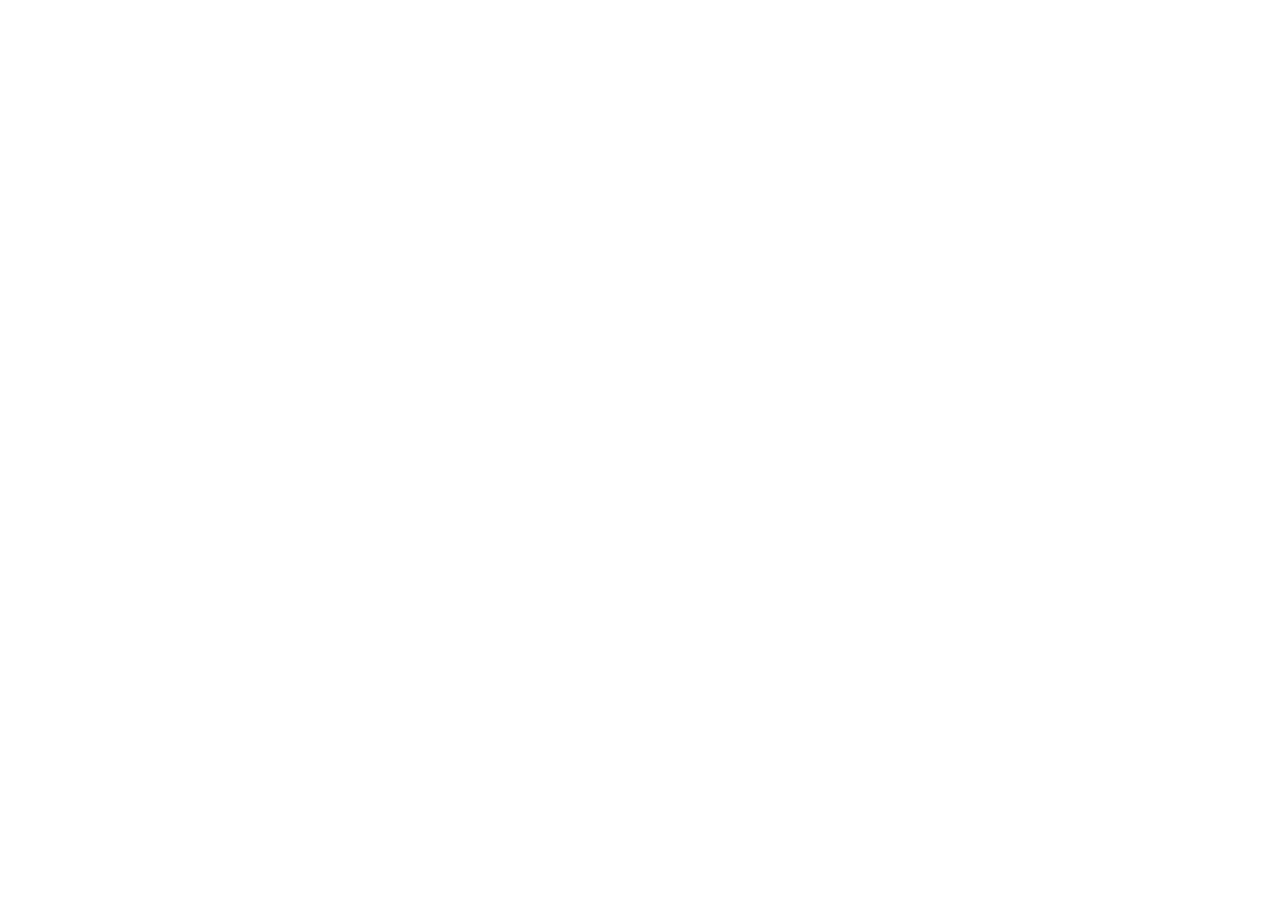
==== parcial-lozano-hammer/index.html @ 54d9d116 "Feat: Estructura inicial del sitio, configuracion de README y assets base" ====
<!DOCTYPE html>
<html lang="es">
<head>
    <meta charset="UTF-8">
    <meta name="viewport" content="width=device-width, initial-scale=1.0">
    <title>Rafael Lozano-Hemmer | Inicio</title>
    <link rel="preconnect" href="https://googlefonts.com"> 
    <link rel="preconnect" href="https://fonts.gstatic.com" crossorigin>
    <link href="https://fonts.googleapis.com/css2?family=Space+Grotesk:wght@400;700&family=Inter:wght@300;400;600&display=swap" rel="stylesheet">
    <link rel="stylesheet" href="css/estilos.css">
</head>
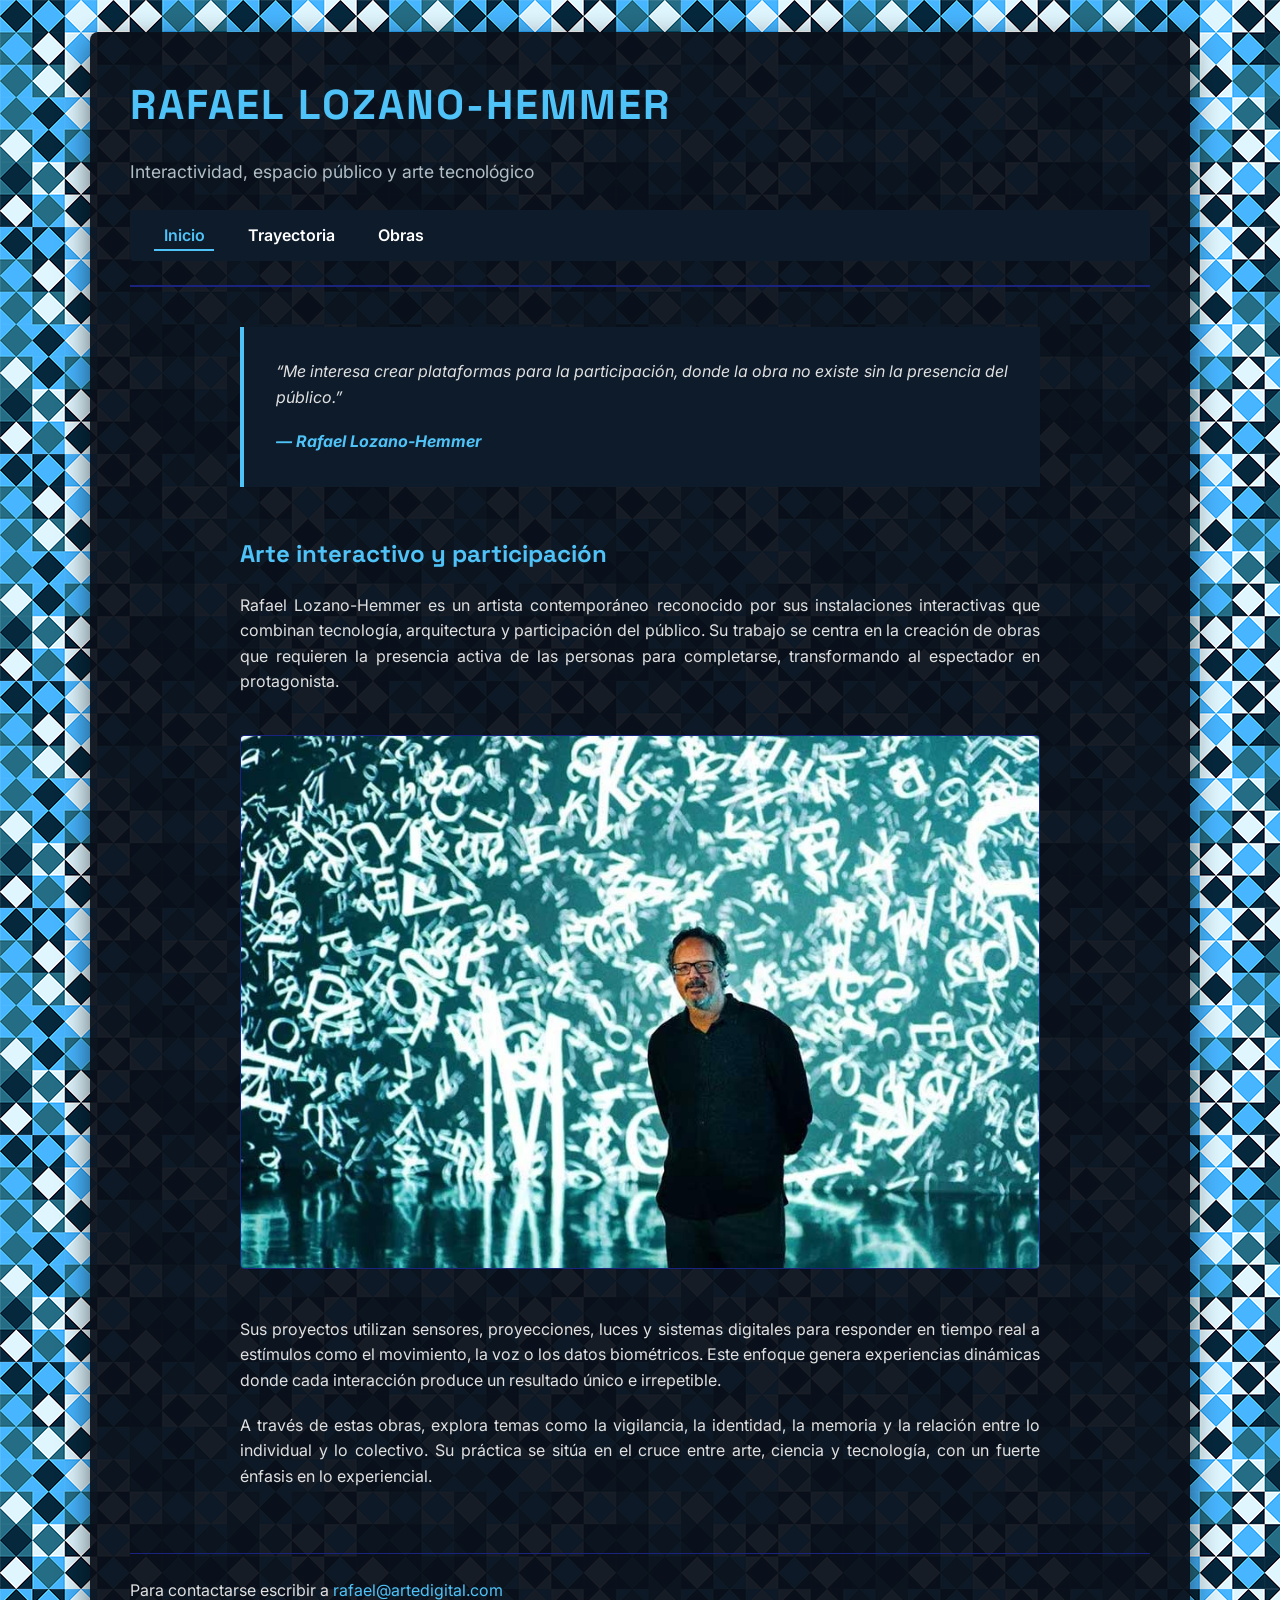
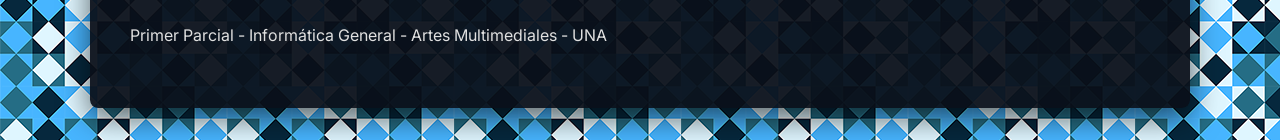
==== commit 3b44aad2: "Design: Implementados layouts asimetricos y modulares especificos para cada pagina HTML" ====
--- a/parcial-lozano-hammer/index.html
+++ b/parcial-lozano-hammer/index.html
@@ -4,8 +4,52 @@
     <meta charset="UTF-8">
     <meta name="viewport" content="width=device-width, initial-scale=1.0">
     <title>Rafael Lozano-Hemmer | Inicio</title>
-    <link rel="preconnect" href="https://googlefonts.com"> 
+    <link rel="preconnect" href="https://fonts.googleapis.com">
     <link rel="preconnect" href="https://fonts.gstatic.com" crossorigin>
     <link href="https://fonts.googleapis.com/css2?family=Space+Grotesk:wght@400;700&family=Inter:wght@300;400;600&display=swap" rel="stylesheet">
     <link rel="stylesheet" href="css/estilos.css">
-</head>+</head>
+<body>
+    <div class="main-container">
+
+        <header class="main-header">
+            <h1>Rafael Lozano-Hemmer</h1>
+            <p class="subtitle">Interactividad, espacio público y arte tecnológico</p>
+            <nav class="nav-bar">
+                <ul>
+                    <li><a href="index.html" class="active">Inicio</a></li>
+                    <li><a href="biografia.html">Trayectoria</a></li>
+                    <li><a href="obras.html">Obras</a></li>
+                </ul>
+            </nav>
+        </header>
+
+<main class="content-area layout-inicio">
+                <blockquote class="artist-quote">
+                <p>“Me interesa crear plataformas para la participación, donde la obra no existe sin la presencia del público.”</p>
+                <cite>— Rafael Lozano-Hemmer</cite>
+            </blockquote>
+
+            <section class="intro-section">
+                <h2>Arte interactivo y participación</h2>
+                <article class="text-block">
+                    <p>Rafael Lozano-Hemmer es un artista contemporáneo reconocido por sus instalaciones interactivas que combinan tecnología, arquitectura y participación del público. Su trabajo se centra en la creación de obras que requieren la presencia activa de las personas para completarse, transformando al espectador en protagonista.</p>
+                    
+                    <div class="image-wrapper">
+                        <img src="img/lozano-hemmer-1.jpg" alt="Rafael Lozano-Hemmer interactuando con proyecciones lumínicas">
+                    </div>
+
+                    <p>Sus proyectos utilizan sensores, proyecciones, luces y sistemas digitales para responder en tiempo real a estímulos como el movimiento, la voz o los datos biométricos. Este enfoque genera experiencias dinámicas donde cada interacción produce un resultado único e irrepetible.</p>
+                    <p>A través de estas obras, explora temas como la vigilancia, la identidad, la memoria y la relación entre lo individual y lo colectivo. Su práctica se sitúa en el cruce entre arte, ciencia y tecnología, con un fuerte énfasis en lo experiencial.</p>
+                </article>
+            </section>
+        </main>
+
+        <footer class="main-footer">
+            <p>Para contactarse escribir a <a href="mailto:rafael@artedigital.com">rafael@artedigital.com</a></p>
+            <p>Primer Parcial - Informática General - Artes Multimediales - UNA</p>
+        </footer>
+
+    </div>
+</body>
+</html>
--- a/parcial-lozano-hammer/css/estilos.css
+++ b/parcial-lozano-hammer/css/estilos.css
@@ -0,0 +1,216 @@
+
+* {
+    margin: 0;
+    padding: 0;
+    box-sizing: border-box;
+}
+
+/* Fondo */
+body {
+    font-family: 'Inter', sans-serif;
+    background-image: url('../img/fondo.png');
+    background-repeat: repeat;
+    color: #f5f5f5;
+    line-height: 1.6;
+}
+
+/* contenedor global */
+.main-container {
+    max-width: 1100px; /* Un poco más amplio para albergar los distintos layouts */
+    margin: 2rem auto;
+    background-color: rgba(10, 15, 25, 0.94);
+    padding: 2.5rem;
+    border-radius: 8px;
+    box-shadow: 0 10px 30px rgba(0, 0, 0, 0.6);
+}
+
+/* ripografias */
+h1, h2, h3 {
+    font-family: 'Space Grotesk', sans-serif;
+    color: #4fc3f7;
+    margin-bottom: 1.2rem;
+}
+
+h1 {
+    font-size: 2.6rem;
+    text-transform: uppercase;
+    letter-spacing: 2px;
+}
+
+.subtitle {
+    font-size: 1.1rem;
+    color: #b0bec5;
+    margin-bottom: 1.5rem;
+}
+
+/* Navegador */
+.main-header {
+    border-bottom: 2px solid #1a237e;
+    padding-bottom: 1.5rem;
+    margin-bottom: 2.5rem;
+}
+
+.nav-bar ul {
+    list-style: none;
+    display: flex;
+    gap: 1.5rem;
+    background-color: #0d1b2a;
+    padding: 0.8rem 1.5rem;
+    border-radius: 4px;
+}
+
+.nav-bar a {
+    color: #ffffff;
+    text-decoration: none;
+    font-weight: 600;
+    font-size: 1rem;
+    padding: 0.3rem 0.6rem;
+    transition: all 0.3s ease;
+}
+
+.nav-bar a:hover {
+    color: #4fc3f7;
+    background-color: rgba(79, 195, 247, 0.1);
+    border-radius: 4px;
+}
+
+.nav-bar a.active {
+    color: #4fc3f7;
+    border-bottom: 2px solid #4fc3f7;
+}
+
+p {
+    font-size: 1rem;
+    margin-bottom: 1.2rem;
+    color: #e0e0e0;
+    text-align: justify;
+}
+
+/* 
+   Estilos para el index
+    */
+.layout-inicio {
+    max-width: 800px; /* Layout más angosto y centrado para lectura fluida */
+    margin: 0 auto;
+}
+
+.artist-quote {
+    background-color: #0d1b2a;
+    border-left: 4px solid #4fc3f7;
+    padding: 2rem;
+    margin-bottom: 3rem;
+    font-style: italic;
+}
+
+.artist-quote cite {
+    display: block;
+    margin-top: 0.8rem;
+    font-weight: bold;
+    color: #4fc3f7;
+}
+
+.layout-inicio .image-wrapper {
+    width: 100%;
+    margin: 2.5rem 0;
+}
+
+.layout-inicio .image-wrapper img {
+    max-width: 100%;
+    height: auto;
+    border: 1px solid #1a237e;
+    border-radius: 4px;
+}
+
+/* Estilos para biografía */
+.layout-bio .bio-section {
+    display: flex;
+    gap: 5%; /* Separación por porcentaje */
+    align-items: flex-start;
+}
+
+.layout-bio .text-block {
+    width: 60%; /* El texto ocupa el 60% del ancho */
+}
+
+.layout-bio .image-wrapper {
+    width: 35%; /* La columna de la foto ocupa el 35% */
+    background-color: #0d1b2a;
+    padding: 1rem;
+    border-radius: 4px;
+    border: 1px solid #1a237e;
+}
+
+.layout-bio .image-wrapper img {
+    width: 100%;
+    height: auto;
+    display: block;
+}
+
+/* Estilos para obras */
+.layout-obras .tech-concepts {
+    background-color: rgba(13, 27, 42, 0.5);
+    padding: 1.5rem;
+    border-radius: 4px;
+    margin-bottom: 3rem;
+    border: 1px solid rgba(79, 195, 247, 0.1);
+}
+
+/* lista de conceptos al lado de las obras */
+.keywords-gallery {
+    display: flex;
+    gap: 4%;
+    margin-bottom: 3rem;
+    align-items: center;
+}
+
+.concepts-list {
+    width: 30%; 
+    padding-left: 1.5rem;
+    color: #4fc3f7;
+}
+
+.concepts-list li {
+    margin-bottom: 0.8rem;
+    font-weight: bold;
+}
+
+.gallery-grid {
+    width: 66%; 
+    display: flex;
+    gap: 1rem;
+}
+
+.gallery-grid img {
+    width: 50%; 
+    height: auto;
+    border-radius: 4px;
+    border: 1px solid #1a237e;
+}
+
+/* Estilos para el video */
+.video-section {
+    margin-top: 3rem;
+    padding-top: 2rem;
+    border-top: 1px solid #1a237e;
+}
+
+.video-container {
+    width: 100%;
+    max-width: 800px;
+    margin: 1.5rem auto 0 auto;
+}
+
+/* El pie de página */
+.main-footer {
+    margin-top: 4rem;
+    padding-top: 1.5rem;
+    border-top: 1px solid #1a237e;
+    text-align: center;
+    font-size: 0.9rem;
+    color: #78909c;
+}
+
+.main-footer a {
+    color: #4fc3f7;
+    text-decoration: none;
+}
